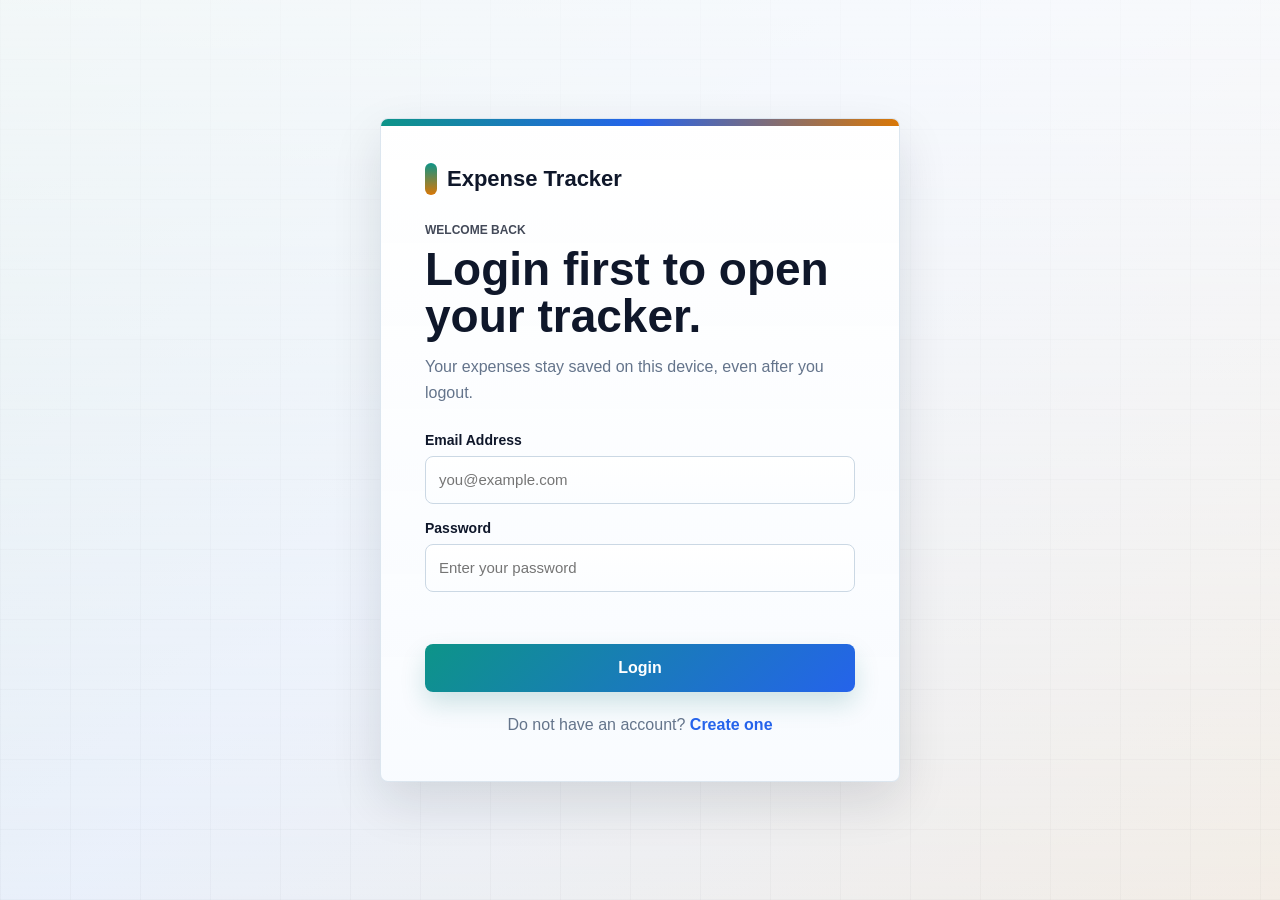
==== about.html @ f5903376 "Initial commit" ====
<!DOCTYPE html>
<html lang="en">
<head>
  <meta charset="UTF-8">
  <meta name="viewport" content="width=device-width, initial-scale=1.0">
  <title>About - Expense Tracker</title>
  <link rel="stylesheet" href="style.css">
</head>
<body>
  <header class="site-header">
    <nav class="nav-shell" aria-label="Primary navigation">
      <a class="brand" href="index.html">Expense Tracker</a>
      <div class="nav-links">
        <a href="index.html">Home</a>
        <a class="active" href="about.html">About</a>
        <a href="contact.html">Contact</a>
        <a href="login.html">Login</a>
        <a href="graph.html">Graph</a>
        <a href="logout.html">Logout</a>
      </div>
    </nav>
  </header>

  <main class="app-shell">
    <section class="hero-panel" aria-labelledby="about-title">
      <div>
        <p class="eyebrow">About the project</p>
        <h1 id="about-title">Built to make everyday spending easier to understand.</h1>
        <p class="hero-copy">The tracker keeps expense entry quick while turning your saved records into totals, filters, and visual insights.</p>
      </div>
      <a class="primary-link" href="index.html">Open Tracker</a>
    </section>

    <section class="page-grid">
      <article class="info-panel">
        <p class="eyebrow">What it does</p>
        <h2>Practical expense control</h2>
        <p>Record daily spending, edit mistakes, filter older entries, and view category or monthly patterns without needing a database setup.</p>
      </article>

      <article class="info-panel">
        <p class="eyebrow">Privacy</p>
        <h2>Saved on this browser</h2>
        <p>Login details and expenses are stored locally in the browser for this student project. Logout closes the session but keeps records available for the next login.</p>
      </article>
    </section>

    <section class="feature-list" aria-label="App features">
      <article>
        <strong>Login first flow</strong>
        <span>The tracker opens only after login, with logout available from every main page.</span>
      </article>
      <article>
        <strong>Editable records</strong>
        <span>Correct expense details without deleting and re-entering the item.</span>
      </article>
      <article>
        <strong>Useful filters</strong>
        <span>Search by description, category, and date range when records grow.</span>
      </article>
      <article>
        <strong>Visual summaries</strong>
        <span>Category chart, monthly spending bars, totals, averages, and largest expense.</span>
      </article>
    </section>
  </main>

  <footer class="site-footer">
    <span>&copy; 2026 Expense Tracker App</span>
  </footer>

  <script src="script.js"></script>
</body>
</html>
---- style.css ----
:root {
  --bg: #f3f7fb;
  --surface: #ffffff;
  --surface-soft: #f5f8fb;
  --ink: #0f172a;
  --muted: #64748b;
  --line: #dbe5ef;
  --nav: #111c2e;
  --teal: #0f766e;
  --teal-strong: #0d9488;
  --teal-soft: #dff7f3;
  --blue: #2563eb;
  --blue-soft: #e8f0ff;
  --amber: #d97706;
  --amber-soft: #fff3d6;
  --rose: #e11d48;
  --rose-soft: #fff1f2;
  --shadow-sm: 0 8px 22px rgba(15, 23, 42, 0.08);
  --shadow: 0 20px 50px rgba(15, 23, 42, 0.12);
}

* {
  box-sizing: border-box;
}

body {
  margin: 0;
  min-height: 100vh;
  font-family: "Segoe UI", Arial, Helvetica, sans-serif;
  color: var(--ink);
  background:
    linear-gradient(135deg, rgba(15, 118, 110, 0.12), rgba(37, 99, 235, 0.07) 44%, rgba(217, 119, 6, 0.11)),
    repeating-linear-gradient(90deg, rgba(15, 23, 42, 0.035) 0 1px, transparent 1px 70px),
    repeating-linear-gradient(0deg, rgba(15, 23, 42, 0.03) 0 1px, transparent 1px 70px),
    var(--bg);
}

body::before {
  content: "";
  position: fixed;
  inset: 0;
  pointer-events: none;
  background: linear-gradient(180deg, rgba(255, 255, 255, 0.68), rgba(255, 255, 255, 0.2));
}

body > * {
  position: relative;
}

a {
  color: inherit;
}

[hidden] {
  display: none !important;
}

.site-header {
  position: sticky;
  top: 0;
  z-index: 20;
  border-bottom: 1px solid rgba(255, 255, 255, 0.08);
  background: rgba(17, 28, 46, 0.94);
  box-shadow: 0 12px 32px rgba(15, 23, 42, 0.18);
  backdrop-filter: blur(16px);
}

.nav-shell {
  width: min(1160px, calc(100% - 32px));
  min-height: 72px;
  margin: 0 auto;
  display: flex;
  align-items: center;
  justify-content: space-between;
  gap: 22px;
}

.brand {
  display: inline-flex;
  align-items: center;
  gap: 10px;
  color: #ffffff;
  font-size: 21px;
  font-weight: 900;
  letter-spacing: 0;
  text-decoration: none;
  white-space: nowrap;
}

.brand::before {
  content: "";
  width: 13px;
  height: 34px;
  border-radius: 8px;
  background: linear-gradient(180deg, var(--teal-strong), var(--amber));
  box-shadow: 0 0 0 5px rgba(255, 255, 255, 0.08);
}

.nav-links {
  display: flex;
  align-items: center;
  justify-content: flex-end;
  gap: 8px;
  flex-wrap: wrap;
}

.nav-links a {
  color: #dbeafe;
  text-decoration: none;
  font-size: 14px;
  font-weight: 800;
  padding: 10px 13px;
  border-radius: 8px;
  transition: background 0.2s ease, color 0.2s ease, transform 0.2s ease;
}

.nav-links a:hover,
.nav-links a.active {
  color: #ffffff;
  background: rgba(255, 255, 255, 0.13);
}

.nav-links a:hover {
  transform: translateY(-1px);
}

.auth-page {
  min-height: 100vh;
  display: grid;
  place-items: center;
  padding: 24px;
}

.auth-shell {
  width: min(980px, 100%);
  display: grid;
  place-items: center;
}

.auth-card {
  position: relative;
  overflow: hidden;
  width: min(520px, 100%);
  padding: clamp(28px, 5vw, 44px);
  background:
    linear-gradient(180deg, rgba(255, 255, 255, 0.96), rgba(248, 251, 255, 0.93)),
    var(--surface);
  border: 1px solid rgba(219, 229, 239, 0.95);
  border-radius: 8px;
  box-shadow: var(--shadow);
}

.auth-card::before {
  content: "";
  position: absolute;
  inset: 0 0 auto;
  height: 7px;
  background: linear-gradient(90deg, var(--teal-strong), var(--blue), var(--amber));
}

.auth-brand {
  display: inline-flex;
  align-items: center;
  gap: 10px;
  margin-bottom: 28px;
  color: var(--ink);
  font-size: 22px;
  font-weight: 900;
  text-decoration: none;
}

.auth-brand::before {
  content: "";
  width: 12px;
  height: 32px;
  border-radius: 8px;
  background: linear-gradient(180deg, var(--teal-strong), var(--amber));
}

.auth-card h1 {
  color: var(--ink);
  font-size: clamp(32px, 5vw, 46px);
}

.auth-copy,
.auth-switch {
  color: var(--muted);
  line-height: 1.6;
}

.auth-form {
  margin-top: 26px;
}

.auth-form label {
  display: block;
  margin: 16px 0 8px;
  color: var(--ink);
  font-size: 14px;
  font-weight: 850;
}

.auth-form .primary-btn {
  width: 100%;
  margin-top: 10px;
}

.auth-message {
  min-height: 22px;
  margin: 14px 0 6px;
  color: var(--muted);
  font-size: 14px;
  font-weight: 800;
}

.auth-message.is-error {
  color: var(--rose);
}

.auth-message.is-success {
  color: var(--teal);
}

.auth-switch {
  margin: 20px 0 0;
  text-align: center;
}

.auth-switch a {
  color: var(--blue);
  font-weight: 900;
  text-decoration: none;
}

.app-shell {
  width: min(1160px, calc(100% - 32px));
  margin: 0 auto;
  padding: 36px 0 30px;
}

.hero-panel {
  position: relative;
  overflow: hidden;
  display: grid;
  grid-template-columns: minmax(0, 1fr) minmax(240px, auto);
  align-items: center;
  gap: 28px;
  padding: clamp(28px, 5vw, 48px);
  color: #ffffff;
  background:
    linear-gradient(135deg, rgba(13, 148, 136, 0.94), rgba(37, 99, 235, 0.92) 52%, rgba(120, 53, 15, 0.94)),
    #0f766e;
  border: 1px solid rgba(255, 255, 255, 0.18);
  border-radius: 8px;
  box-shadow: var(--shadow);
}

.hero-panel::after {
  content: "";
  position: absolute;
  inset: 0;
  opacity: 0.22;
  background:
    repeating-linear-gradient(45deg, rgba(255, 255, 255, 0.38) 0 1px, transparent 1px 18px),
    linear-gradient(90deg, transparent, rgba(255, 255, 255, 0.22));
}

.hero-panel > * {
  position: relative;
  z-index: 1;
}

.eyebrow {
  margin: 0 0 9px;
  color: inherit;
  opacity: 0.78;
  font-size: 12px;
  font-weight: 900;
  letter-spacing: 0;
  text-transform: uppercase;
}

h1,
h2,
p {
  margin-top: 0;
}

h1 {
  max-width: 720px;
  margin-bottom: 14px;
  font-size: clamp(34px, 5vw, 60px);
  line-height: 1.03;
  letter-spacing: 0;
}

h2 {
  margin-bottom: 0;
  color: var(--ink);
  font-size: 25px;
  line-height: 1.2;
  letter-spacing: 0;
}

.hero-copy {
  max-width: 650px;
  margin-bottom: 0;
  color: rgba(255, 255, 255, 0.88);
  font-size: 18px;
  line-height: 1.6;
}

.hero-stack {
  display: grid;
  gap: 12px;
}

.hero-stat {
  min-width: 240px;
  padding: 24px;
  border: 1px solid rgba(255, 255, 255, 0.24);
  border-radius: 8px;
  background: rgba(255, 255, 255, 0.14);
  box-shadow: inset 0 1px 0 rgba(255, 255, 255, 0.18);
  backdrop-filter: blur(14px);
}

.hero-stat span,
.summary-card span,
.breakdown-total span {
  display: block;
  color: inherit;
  opacity: 0.7;
  font-size: 13px;
  font-weight: 800;
}

.hero-stat strong {
  display: block;
  margin-top: 10px;
  font-size: clamp(32px, 4vw, 42px);
  line-height: 1;
}

.hero-link,
.primary-link,
.text-link {
  display: inline-flex;
  align-items: center;
  justify-content: center;
  min-height: 44px;
  border-radius: 8px;
  font-weight: 900;
  text-decoration: none;
  transition: transform 0.2s ease, box-shadow 0.2s ease, background 0.2s ease;
}

.hero-link {
  color: #ffffff;
  background: rgba(255, 255, 255, 0.16);
  border: 1px solid rgba(255, 255, 255, 0.24);
}

.hero-link:hover,
.primary-link:hover,
.text-link:hover {
  transform: translateY(-2px);
}

.summary-grid {
  display: grid;
  grid-template-columns: repeat(3, minmax(0, 1fr));
  gap: 16px;
  margin-top: 18px;
}

.summary-card,
.expense-form,
.records-panel,
.chart-panel,
.breakdown-panel {
  background: rgba(255, 255, 255, 0.9);
  border: 1px solid rgba(219, 229, 239, 0.95);
  border-radius: 8px;
  box-shadow: var(--shadow-sm);
  backdrop-filter: blur(12px);
}

.summary-card {
  position: relative;
  overflow: hidden;
  min-height: 122px;
  padding: 24px;
  transition: transform 0.2s ease, box-shadow 0.2s ease;
}

.summary-card:hover {
  transform: translateY(-3px);
  box-shadow: var(--shadow);
}

.summary-card::before {
  content: "";
  position: absolute;
  inset: 0 0 auto;
  height: 5px;
  background: var(--teal-strong);
}

.summary-card[data-accent="blue"]::before {
  background: var(--blue);
}

.summary-card[data-accent="amber"]::before {
  background: var(--amber);
}

.summary-card[data-accent="rose"]::before {
  background: var(--rose);
}

.summary-card::after {
  content: "";
  position: absolute;
  right: 20px;
  bottom: 18px;
  width: 58px;
  height: 58px;
  border-radius: 8px;
  opacity: 0.72;
  background:
    linear-gradient(90deg, transparent 0 12px, rgba(15, 148, 136, 0.18) 12px 22px, transparent 22px 30px),
    linear-gradient(0deg, rgba(15, 148, 136, 0.2), rgba(15, 148, 136, 0.06));
}

.summary-card[data-accent="blue"]::after {
  background:
    linear-gradient(90deg, transparent 0 12px, rgba(37, 99, 235, 0.18) 12px 22px, transparent 22px 30px),
    linear-gradient(0deg, rgba(37, 99, 235, 0.2), rgba(37, 99, 235, 0.06));
}

.summary-card[data-accent="amber"]::after {
  background:
    linear-gradient(90deg, transparent 0 12px, rgba(217, 119, 6, 0.18) 12px 22px, transparent 22px 30px),
    linear-gradient(0deg, rgba(217, 119, 6, 0.2), rgba(217, 119, 6, 0.06));
}

.summary-card[data-accent="rose"]::after {
  background:
    linear-gradient(90deg, transparent 0 12px, rgba(225, 29, 72, 0.18) 12px 22px, transparent 22px 30px),
    linear-gradient(0deg, rgba(225, 29, 72, 0.2), rgba(225, 29, 72, 0.06));
}

.summary-card span,
.summary-card strong {
  position: relative;
  z-index: 1;
}

.summary-card span {
  color: var(--muted);
  opacity: 1;
}

.summary-card strong {
  display: block;
  max-width: calc(100% - 74px);
  margin-top: 10px;
  font-size: 30px;
  line-height: 1.1;
  overflow-wrap: anywhere;
}

.content-grid {
  display: grid;
  grid-template-columns: 380px minmax(0, 1fr);
  gap: 18px;
  margin-top: 18px;
  align-items: start;
}

.expense-form,
.records-panel,
.chart-panel,
.breakdown-panel {
  padding: 26px;
}

.expense-form {
  position: sticky;
  top: 92px;
}

.section-heading {
  margin-bottom: 22px;
}

.section-heading .eyebrow {
  color: var(--teal);
  opacity: 1;
}

.expense-form label {
  display: block;
  margin: 16px 0 8px;
  color: var(--ink);
  font-size: 14px;
  font-weight: 850;
}

input,
select {
  width: 100%;
  min-height: 48px;
  padding: 12px 13px;
  border: 1px solid #cbd8e4;
  border-radius: 8px;
  background: linear-gradient(180deg, #ffffff, #fbfdff);
  color: var(--ink);
  font: inherit;
  font-size: 15px;
  outline: none;
  transition: border-color 0.2s ease, box-shadow 0.2s ease, transform 0.2s ease;
}

input:hover,
select:hover {
  border-color: #a8bacb;
}

input:focus,
select:focus {
  border-color: var(--teal-strong);
  box-shadow: 0 0 0 4px rgba(13, 148, 136, 0.15);
}

.button-row {
  display: grid;
  grid-template-columns: 1fr 1fr;
  gap: 12px;
  margin-top: 22px;
}

button,
.primary-link,
.text-link {
  border: 0;
  font: inherit;
  cursor: pointer;
}

.primary-btn,
.danger-btn,
.primary-link {
  min-height: 48px;
  display: inline-flex;
  align-items: center;
  justify-content: center;
  padding: 0 17px;
  color: #ffffff;
  border-radius: 8px;
  font-weight: 900;
  text-decoration: none;
  box-shadow: 0 12px 24px rgba(15, 118, 110, 0.18);
  transition: transform 0.2s ease, box-shadow 0.2s ease, background 0.2s ease;
}

.primary-btn,
.primary-link {
  background: linear-gradient(135deg, var(--teal-strong), var(--blue));
}

.primary-btn:hover,
.primary-link:hover {
  box-shadow: 0 16px 28px rgba(37, 99, 235, 0.22);
  transform: translateY(-2px);
}

.danger-btn {
  background: linear-gradient(135deg, var(--rose), #be123c);
  box-shadow: 0 12px 24px rgba(225, 29, 72, 0.17);
}

.danger-btn:hover {
  box-shadow: 0 16px 28px rgba(225, 29, 72, 0.22);
  transform: translateY(-2px);
}

.ghost-btn {
  min-height: 42px;
  display: inline-flex;
  align-items: center;
  justify-content: center;
  padding: 0 14px;
  color: var(--ink);
  background: #eef4fa;
  border: 1px solid #d8e4ef;
  border-radius: 8px;
  font: inherit;
  font-weight: 900;
  cursor: pointer;
  transition: transform 0.2s ease, background 0.2s ease;
}

.ghost-btn:hover {
  background: #e4edf6;
  transform: translateY(-1px);
}

#cancel-edit {
  width: 100%;
  margin-top: 12px;
}

.records-heading {
  display: flex;
  align-items: flex-start;
  justify-content: space-between;
  gap: 16px;
}

.text-link {
  min-height: 42px;
  padding: 0 14px;
  color: var(--blue);
  background: var(--blue-soft);
  white-space: nowrap;
}

.text-link:hover {
  background: #dbe8ff;
  box-shadow: 0 10px 20px rgba(37, 99, 235, 0.12);
}

.empty-state {
  padding: 34px;
  text-align: center;
  color: var(--muted);
  background:
    linear-gradient(135deg, rgba(13, 148, 136, 0.1), rgba(37, 99, 235, 0.09)),
    var(--surface-soft);
  border: 1px dashed #abc0d3;
  border-radius: 8px;
}

.empty-state strong {
  display: block;
  margin-bottom: 7px;
  color: var(--ink);
  font-size: 21px;
}

.empty-state p {
  margin-bottom: 0;
}

.filter-grid {
  display: grid;
  grid-template-columns: minmax(180px, 1.3fr) minmax(150px, 1fr) minmax(145px, 0.85fr) minmax(145px, 0.85fr) auto;
  gap: 12px;
  align-items: end;
  margin-bottom: 18px;
  padding: 16px;
  background: #f8fbfe;
  border: 1px solid #e2ebf3;
  border-radius: 8px;
}

.filter-grid label {
  display: grid;
  gap: 7px;
  color: var(--muted);
  font-size: 12px;
  font-weight: 900;
  text-transform: uppercase;
}

.filter-grid input,
.filter-grid select {
  min-height: 42px;
  font-size: 14px;
  text-transform: none;
}

.records-table-wrap {
  overflow-x: auto;
}

.records-table {
  width: 100%;
  min-width: 680px;
  border-collapse: separate;
  border-spacing: 0;
}

.records-table th,
.records-table td {
  padding: 15px 12px;
  border-bottom: 1px solid var(--line);
  text-align: left;
  vertical-align: middle;
}

.records-table th {
  color: var(--muted);
  font-size: 12px;
  font-weight: 900;
  text-transform: uppercase;
  letter-spacing: 0;
  background: #f8fbfe;
}

.records-table th:first-child {
  border-radius: 8px 0 0 8px;
}

.records-table th:last-child {
  border-radius: 0 8px 8px 0;
}

.records-table tbody tr {
  transition: background 0.2s ease, transform 0.2s ease;
}

.records-table tbody tr:hover {
  background: #f8fbfe;
}

.records-table td:nth-child(4),
.records-table th:nth-child(4) {
  text-align: right;
}

.records-table td:last-child,
.records-table th:last-child {
  text-align: center;
}

.category-pill {
  display: inline-flex;
  align-items: center;
  gap: 7px;
  padding: 7px 10px;
  border: 1px solid rgba(15, 23, 42, 0.06);
  border-radius: 8px;
  color: var(--ink);
  background: #f8fafc;
  background: color-mix(in srgb, var(--pill-color) 16%, #ffffff);
  font-size: 13px;
  font-weight: 900;
  white-space: nowrap;
}

.category-pill::before {
  content: "";
  width: 9px;
  height: 9px;
  border-radius: 50%;
  background: var(--pill-color);
}

.table-actions {
  display: flex;
  justify-content: center;
  gap: 8px;
  flex-wrap: wrap;
}

.edit-btn,
.delete-btn {
  min-height: 34px;
  padding: 7px 12px;
  border-radius: 8px;
  font-weight: 850;
  transition: background 0.2s ease, transform 0.2s ease;
}

.edit-btn {
  color: var(--blue);
  background: var(--blue-soft);
}

.edit-btn:hover {
  background: #dbe8ff;
  transform: translateY(-1px);
}

.delete-btn {
  color: var(--rose);
  background: var(--rose-soft);
}

.delete-btn:hover {
  background: #ffe4e6;
  transform: translateY(-1px);
}

.site-footer {
  width: min(1160px, calc(100% - 32px));
  margin: 0 auto;
  padding: 0 0 28px;
  color: var(--muted);
  font-size: 14px;
  text-align: center;
}

.logout-shell {
  min-height: calc(100vh - 128px);
  display: grid;
  place-items: center;
}

.logout-panel {
  width: min(760px, 100%);
  overflow: hidden;
  padding: clamp(28px, 5vw, 48px);
  background:
    linear-gradient(135deg, rgba(255, 255, 255, 0.94), rgba(248, 251, 255, 0.92)),
    var(--surface);
  border: 1px solid rgba(219, 229, 239, 0.95);
  border-radius: 8px;
  box-shadow: var(--shadow);
}

.logout-panel h1 {
  max-width: 620px;
  color: var(--ink);
}

.logout-panel .hero-copy {
  max-width: 620px;
  color: var(--muted);
}

.logout-summary {
  display: grid;
  grid-template-columns: repeat(2, minmax(0, 1fr));
  gap: 14px;
  margin-top: 28px;
}

.logout-summary article {
  padding: 20px;
  background: linear-gradient(180deg, #ffffff, #f7fbff);
  border: 1px solid var(--line);
  border-radius: 8px;
}

.logout-summary span {
  display: block;
  color: var(--muted);
  font-size: 13px;
  font-weight: 850;
}

.logout-summary strong {
  display: block;
  margin-top: 8px;
  font-size: 30px;
  line-height: 1;
}

.logout-actions {
  display: flex;
  flex-wrap: wrap;
  gap: 12px;
  margin-top: 28px;
}

.page-grid,
.contact-layout {
  display: grid;
  grid-template-columns: repeat(2, minmax(0, 1fr));
  gap: 18px;
  margin-top: 18px;
  align-items: start;
}

.info-panel,
.feature-list,
.contact-form {
  background: rgba(255, 255, 255, 0.9);
  border: 1px solid rgba(219, 229, 239, 0.95);
  border-radius: 8px;
  box-shadow: var(--shadow-sm);
  backdrop-filter: blur(12px);
}

.info-panel,
.contact-form {
  padding: 26px;
}

.info-panel p:last-child {
  margin-bottom: 0;
  color: var(--muted);
  line-height: 1.7;
}

.feature-list {
  display: grid;
  grid-template-columns: repeat(4, minmax(0, 1fr));
  gap: 0;
  margin-top: 18px;
  overflow: hidden;
}

.feature-list article {
  padding: 24px;
  border-right: 1px solid var(--line);
}

.feature-list article:last-child {
  border-right: 0;
}

.feature-list strong,
.feature-list span,
.mini-list span {
  display: block;
}

.feature-list strong {
  margin-bottom: 8px;
  font-size: 17px;
}

.feature-list span,
.mini-list span {
  color: var(--muted);
  line-height: 1.6;
}

.contact-form label {
  display: block;
  margin: 16px 0 8px;
  color: var(--ink);
  font-size: 14px;
  font-weight: 850;
}

.contact-form textarea {
  width: 100%;
  min-height: 140px;
  resize: vertical;
  padding: 12px 13px;
  border: 1px solid #cbd8e4;
  border-radius: 8px;
  background: linear-gradient(180deg, #ffffff, #fbfdff);
  color: var(--ink);
  font: inherit;
  font-size: 15px;
  outline: none;
}

.contact-form textarea:focus {
  border-color: var(--teal-strong);
  box-shadow: 0 0 0 4px rgba(13, 148, 136, 0.15);
}

.contact-form .primary-btn {
  width: 100%;
}

.mini-list {
  display: grid;
  gap: 10px;
  margin-top: 20px;
}

.mini-list span {
  padding: 12px;
  background: #f8fbfe;
  border: 1px solid var(--line);
  border-radius: 8px;
  font-weight: 800;
}

.graph-shell {
  padding-bottom: 40px;
}

.graph-hero {
  grid-template-columns: minmax(0, 1fr) auto;
}

.graph-grid {
  display: grid;
  grid-template-columns: minmax(0, 1.08fr) minmax(320px, 0.92fr);
  gap: 18px;
  margin-top: 18px;
  align-items: start;
}

.chart-panel {
  position: relative;
}

.chart-frame {
  display: grid;
  place-items: center;
  padding: 16px;
  border: 1px solid #e5edf5;
  border-radius: 8px;
  background:
    linear-gradient(180deg, #ffffff, #f8fbff),
    var(--surface);
}

canvas {
  display: block;
  width: min(100%, 460px);
  height: auto;
  margin: 0 auto;
}

.chart-empty {
  margin: 18px 0 0;
  color: var(--muted);
  text-align: center;
}

.breakdown-total {
  padding: 20px;
  color: #ffffff;
  background:
    linear-gradient(135deg, rgba(15, 118, 110, 0.35), rgba(37, 99, 235, 0.22)),
    var(--nav);
  border: 1px solid rgba(255, 255, 255, 0.08);
  border-radius: 8px;
}

.breakdown-total strong {
  display: block;
  margin-top: 9px;
  font-size: 34px;
  line-height: 1;
}

.breakdown-list {
  list-style: none;
  margin: 18px 0 0;
  padding: 0;
  display: grid;
  gap: 12px;
}

.breakdown-list li {
  display: grid;
  grid-template-columns: auto minmax(0, 1fr) auto;
  gap: 12px;
  align-items: center;
  padding: 14px;
  border: 1px solid #e6edf5;
  border-radius: 8px;
  background: #fbfdff;
}

.breakdown-list strong,
.breakdown-list small {
  display: block;
}

.breakdown-list small {
  margin-top: 3px;
  color: var(--muted);
}

.category-key {
  width: 12px;
  height: 38px;
  border-radius: 8px;
  background: var(--key-color);
}

.insight-grid {
  display: grid;
  grid-template-columns: repeat(3, minmax(0, 1fr));
  gap: 16px;
  margin-top: 18px;
}

.insight-card,
.monthly-panel {
  background: rgba(255, 255, 255, 0.9);
  border: 1px solid rgba(219, 229, 239, 0.95);
  border-radius: 8px;
  box-shadow: var(--shadow-sm);
  backdrop-filter: blur(12px);
}

.insight-card {
  padding: 22px;
}

.insight-card span {
  display: block;
  color: var(--muted);
  font-size: 13px;
  font-weight: 900;
}

.insight-card strong {
  display: block;
  margin-top: 8px;
  font-size: 28px;
  line-height: 1.1;
  overflow-wrap: anywhere;
}

.monthly-panel {
  margin-top: 18px;
  padding: 26px;
}

.monthly-bars {
  display: grid;
  gap: 13px;
}

.monthly-row {
  display: grid;
  grid-template-columns: 120px minmax(140px, 1fr) minmax(110px, auto);
  gap: 14px;
  align-items: center;
}

.monthly-row > span,
.monthly-row strong {
  font-size: 14px;
  font-weight: 900;
}

.monthly-row > span {
  color: var(--muted);
}

.monthly-track {
  overflow: hidden;
  height: 14px;
  background: #e7eff7;
  border-radius: 8px;
}

.monthly-track span {
  display: block;
  height: 100%;
  background: linear-gradient(90deg, var(--teal-strong), var(--blue));
  border-radius: inherit;
}

.muted-copy {
  margin: 0;
  color: var(--muted);
}

@media (max-width: 900px) {
  .nav-shell,
  .hero-panel,
  .graph-hero,
  .content-grid,
  .graph-grid,
  .filter-grid,
  .page-grid,
  .contact-layout {
    grid-template-columns: 1fr;
  }

  .nav-shell {
    display: grid;
    padding: 14px 0;
  }

  .nav-links {
    justify-content: flex-start;
  }

  .hero-stack,
  .hero-stat {
    min-width: 0;
  }

  .expense-form {
    position: static;
  }

  .summary-grid {
    grid-template-columns: 1fr;
  }

  .insight-grid {
    grid-template-columns: 1fr;
  }

  .feature-list {
    grid-template-columns: repeat(2, minmax(0, 1fr));
  }

  .feature-list article:nth-child(2) {
    border-right: 0;
  }
}

@media (max-width: 560px) {
  .app-shell,
  .site-footer,
  .nav-shell {
    width: min(100% - 22px, 1160px);
  }

  .hero-panel,
  .expense-form,
  .records-panel,
  .chart-panel,
  .breakdown-panel {
    padding: 18px;
  }

  h1 {
    font-size: 34px;
  }

  .button-row,
  .records-heading,
  .logout-summary {
    display: grid;
    grid-template-columns: 1fr;
  }

  .text-link,
  .primary-link,
  .hero-link {
    width: 100%;
    justify-content: center;
  }

  .breakdown-list li {
    grid-template-columns: auto minmax(0, 1fr);
  }

  .breakdown-list li > span:last-child {
    grid-column: 2;
  }

  .monthly-row {
    grid-template-columns: 1fr;
    gap: 8px;
  }

  .feature-list {
    grid-template-columns: 1fr;
  }

  .feature-list article,
  .feature-list article:nth-child(2) {
    border-right: 0;
    border-bottom: 1px solid var(--line);
  }

  .feature-list article:last-child {
    border-bottom: 0;
  }
}
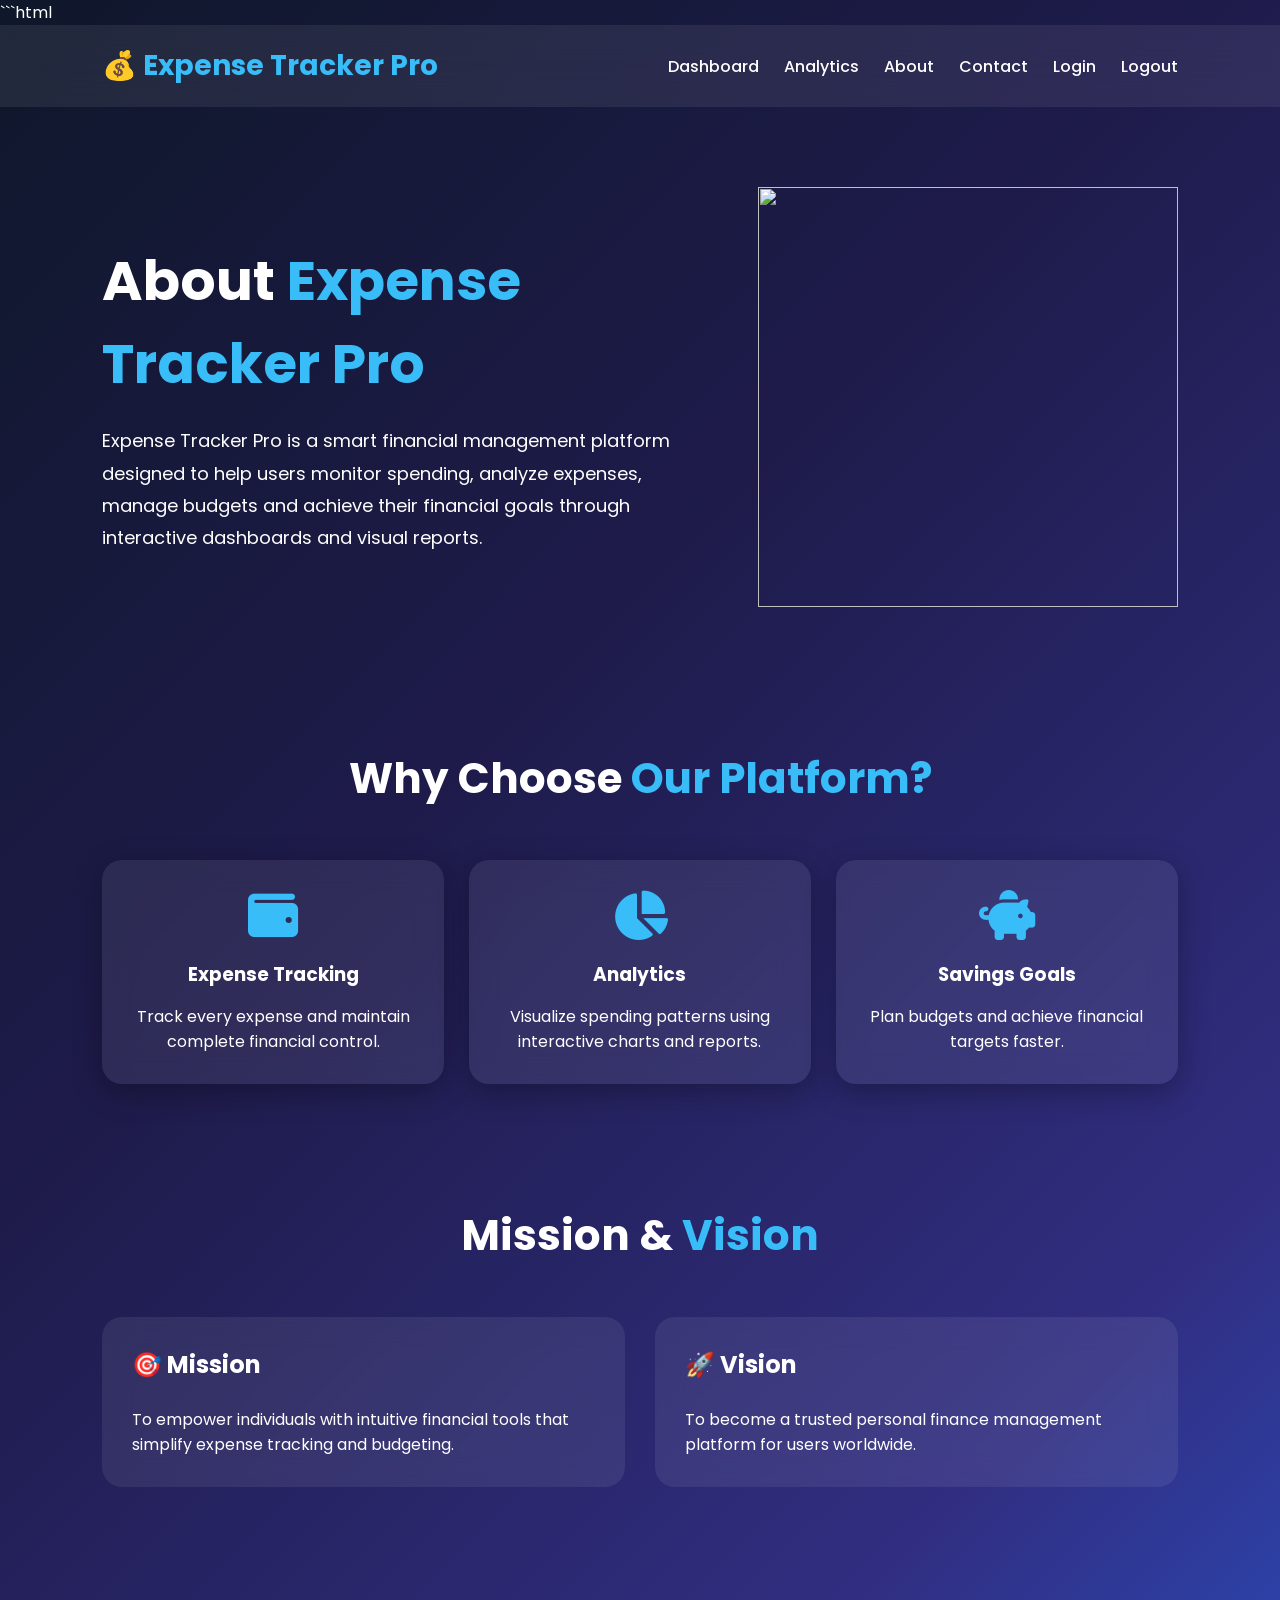
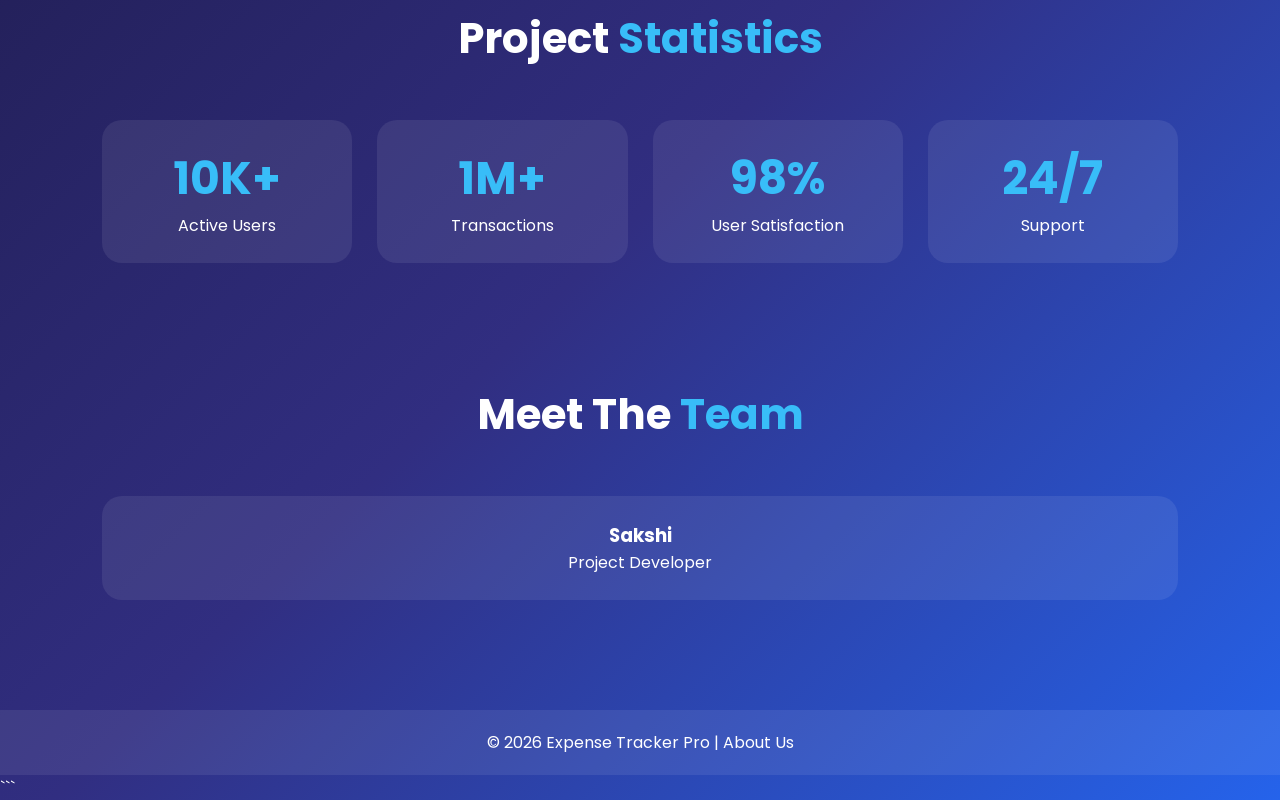
==== commit 4980b520: "updated" ====
--- a/about.html
+++ b/about.html
@@ -1,74 +1,428 @@
+```html
 <!DOCTYPE html>
 <html lang="en">
 <head>
-  <meta charset="UTF-8">
-  <meta name="viewport" content="width=device-width, initial-scale=1.0">
-  <title>About - Expense Tracker</title>
-  <link rel="stylesheet" href="style.css">
+<meta charset="UTF-8">
+<meta name="viewport" content="width=device-width, initial-scale=1.0">
+
+<title>About - Expense Tracker Pro</title>
+
+<link rel="preconnect" href="https://fonts.googleapis.com">
+<link href="https://fonts.googleapis.com/css2?family=Poppins:wght@300;400;500;600;700&display=swap" rel="stylesheet">
+
+<link rel="stylesheet"
+href="https://cdnjs.cloudflare.com/ajax/libs/font-awesome/6.5.1/css/all.min.css">
+
+<style>
+
+*{
+margin:0;
+padding:0;
+box-sizing:border-box;
+font-family:'Poppins',sans-serif;
+}
+
+body{
+background:linear-gradient(
+135deg,
+#0f172a,
+#1e1b4b,
+#312e81,
+#2563eb
+);
+color:white;
+min-height:100vh;
+}
+
+/* NAVBAR */
+
+.navbar{
+display:flex;
+justify-content:space-between;
+align-items:center;
+padding:20px 8%;
+background:rgba(255,255,255,0.08);
+backdrop-filter:blur(20px);
+}
+
+.logo{
+font-size:28px;
+font-weight:700;
+color:#38bdf8;
+}
+
+.nav-links{
+display:flex;
+list-style:none;
+gap:25px;
+}
+
+.nav-links a{
+text-decoration:none;
+color:white;
+font-weight:500;
+transition:.3s;
+}
+
+.nav-links a:hover{
+color:#38bdf8;
+}
+
+/* HERO */
+
+.hero{
+padding:80px 8%;
+display:flex;
+align-items:center;
+justify-content:space-between;
+flex-wrap:wrap;
+gap:40px;
+}
+
+.hero-content{
+max-width:600px;
+}
+
+.hero-content h1{
+font-size:55px;
+margin-bottom:20px;
+}
+
+.hero-content span{
+color:#38bdf8;
+}
+
+.hero-content p{
+font-size:18px;
+line-height:1.8;
+}
+
+.hero-image img{
+width:420px;
+max-width:100%;
+}
+
+/* SECTION */
+
+.section{
+padding:60px 8%;
+}
+
+.section-title{
+text-align:center;
+font-size:42px;
+margin-bottom:50px;
+}
+
+.section-title span{
+color:#38bdf8;
+}
+
+/* CARDS */
+
+.cards{
+display:grid;
+grid-template-columns:repeat(auto-fit,minmax(280px,1fr));
+gap:25px;
+}
+
+.card{
+background:rgba(255,255,255,.08);
+backdrop-filter:blur(15px);
+padding:30px;
+border-radius:20px;
+text-align:center;
+box-shadow:0 8px 30px rgba(0,0,0,.3);
+transition:.3s;
+}
+
+.card:hover{
+transform:translateY(-8px);
+}
+
+.card i{
+font-size:50px;
+color:#38bdf8;
+margin-bottom:20px;
+}
+
+.card h3{
+margin-bottom:15px;
+}
+
+/* MISSION */
+
+.mission{
+display:grid;
+grid-template-columns:1fr 1fr;
+gap:30px;
+margin-top:40px;
+}
+
+.box{
+background:rgba(255,255,255,.08);
+padding:30px;
+border-radius:20px;
+backdrop-filter:blur(15px);
+}
+
+/* TEAM */
+
+.team{
+display:grid;
+grid-template-columns:repeat(auto-fit,minmax(250px,1fr));
+gap:25px;
+margin-top:40px;
+}
+
+.member{
+background:rgba(255,255,255,.08);
+padding:25px;
+border-radius:20px;
+text-align:center;
+}
+
+.member img{
+width:120px;
+height:120px;
+border-radius:50%;
+border:4px solid #38bdf8;
+margin-bottom:15px;
+}
+
+/* STATS */
+
+.stats{
+display:grid;
+grid-template-columns:repeat(auto-fit,minmax(220px,1fr));
+gap:25px;
+margin-top:40px;
+}
+
+.stat-card{
+background:rgba(255,255,255,.08);
+padding:25px;
+border-radius:20px;
+text-align:center;
+}
+
+.stat-card h1{
+font-size:45px;
+color:#38bdf8;
+}
+
+/* FOOTER */
+
+footer{
+text-align:center;
+padding:20px;
+margin-top:50px;
+background:rgba(255,255,255,.08);
+}
+
+/* MOBILE */
+
+@media(max-width:900px){
+
+.hero{
+justify-content:center;
+text-align:center;
+}
+
+.hero-content h1{
+font-size:40px;
+}
+
+.mission{
+grid-template-columns:1fr;
+}
+
+.navbar{
+flex-direction:column;
+gap:15px;
+}
+
+.nav-links{
+flex-wrap:wrap;
+justify-content:center;
+}
+
+}
+
+</style>
 </head>
+
 <body>
-  <header class="site-header">
-    <nav class="nav-shell" aria-label="Primary navigation">
-      <a class="brand" href="index.html">Expense Tracker</a>
-      <div class="nav-links">
-        <a href="index.html">Home</a>
-        <a class="active" href="about.html">About</a>
-        <a href="contact.html">Contact</a>
-        <a href="login.html">Login</a>
-        <a href="graph.html">Graph</a>
-        <a href="logout.html">Logout</a>
-      </div>
-    </nav>
-  </header>
-
-  <main class="app-shell">
-    <section class="hero-panel" aria-labelledby="about-title">
-      <div>
-        <p class="eyebrow">About the project</p>
-        <h1 id="about-title">Built to make everyday spending easier to understand.</h1>
-        <p class="hero-copy">The tracker keeps expense entry quick while turning your saved records into totals, filters, and visual insights.</p>
-      </div>
-      <a class="primary-link" href="index.html">Open Tracker</a>
-    </section>
-
-    <section class="page-grid">
-      <article class="info-panel">
-        <p class="eyebrow">What it does</p>
-        <h2>Practical expense control</h2>
-        <p>Record daily spending, edit mistakes, filter older entries, and view category or monthly patterns without needing a database setup.</p>
-      </article>
-
-      <article class="info-panel">
-        <p class="eyebrow">Privacy</p>
-        <h2>Saved on this browser</h2>
-        <p>Login details and expenses are stored locally in the browser for this student project. Logout closes the session but keeps records available for the next login.</p>
-      </article>
-    </section>
-
-    <section class="feature-list" aria-label="App features">
-      <article>
-        <strong>Login first flow</strong>
-        <span>The tracker opens only after login, with logout available from every main page.</span>
-      </article>
-      <article>
-        <strong>Editable records</strong>
-        <span>Correct expense details without deleting and re-entering the item.</span>
-      </article>
-      <article>
-        <strong>Useful filters</strong>
-        <span>Search by description, category, and date range when records grow.</span>
-      </article>
-      <article>
-        <strong>Visual summaries</strong>
-        <span>Category chart, monthly spending bars, totals, averages, and largest expense.</span>
-      </article>
-    </section>
-  </main>
-
-  <footer class="site-footer">
-    <span>&copy; 2026 Expense Tracker App</span>
-  </footer>
-
-  <script src="script.js"></script>
+
+<nav class="navbar">
+
+<div class="logo">
+💰 Expense Tracker Pro
+</div>
+
+<ul class="nav-links">
+<li><a href="index.html">Dashboard</a></li>
+<li><a href="graph.html">Analytics</a></li>
+<li><a href="about.html">About</a></li>
+<li><a href="contact.html">Contact</a></li>
+<li><a href="login.html">Login</a></li>
+<li><a href="logout.html">Logout</a></li>
+</ul>
+
+</nav>
+
+<section class="hero">
+
+<div class="hero-content">
+
+<h1>
+About <span>Expense Tracker Pro</span>
+</h1>
+
+<p>
+Expense Tracker Pro is a smart financial management
+platform designed to help users monitor spending,
+analyze expenses, manage budgets and achieve their
+financial goals through interactive dashboards and
+visual reports.
+</p>
+
+</div>
+
+<div class="hero-image">
+
+<img src="https://cdn-icons-png.flaticon.com/512/3062/3062634.png">
+
+</div>
+
+</section>
+
+<section class="section">
+
+<h2 class="section-title">
+Why Choose <span>Our Platform?</span>
+</h2>
+
+<div class="cards">
+
+<div class="card">
+<i class="fas fa-wallet"></i>
+<h3>Expense Tracking</h3>
+<p>
+Track every expense and maintain complete
+financial control.
+</p>
+</div>
+
+<div class="card">
+<i class="fas fa-chart-pie"></i>
+<h3>Analytics</h3>
+<p>
+Visualize spending patterns using
+interactive charts and reports.
+</p>
+</div>
+
+<div class="card">
+<i class="fas fa-piggy-bank"></i>
+<h3>Savings Goals</h3>
+<p>
+Plan budgets and achieve financial
+targets faster.
+</p>
+</div>
+
+</div>
+
+</section>
+
+<section class="section">
+
+<h2 class="section-title">
+Mission & <span>Vision</span>
+</h2>
+
+<div class="mission">
+
+<div class="box">
+<h2>🎯 Mission</h2>
+<br>
+<p>
+To empower individuals with intuitive
+financial tools that simplify expense
+tracking and budgeting.
+</p>
+</div>
+
+<div class="box">
+<h2>🚀 Vision</h2>
+<br>
+<p>
+To become a trusted personal finance
+management platform for users worldwide.
+</p>
+</div>
+
+</div>
+
+</section>
+
+<section class="section">
+
+<h2 class="section-title">
+Project <span>Statistics</span>
+</h2>
+
+<div class="stats">
+
+<div class="stat-card">
+<h1>10K+</h1>
+<p>Active Users</p>
+</div>
+
+<div class="stat-card">
+<h1>1M+</h1>
+<p>Transactions</p>
+</div>
+
+<div class="stat-card">
+<h1>98%</h1>
+<p>User Satisfaction</p>
+</div>
+
+<div class="stat-card">
+<h1>24/7</h1>
+<p>Support</p>
+</div>
+
+</div>
+
+</section>
+
+<section class="section">
+
+<h2 class="section-title">
+Meet The <span>Team</span>
+</h2>
+
+<div class="team">
+
+<div class="member">
+
+<h3>Sakshi</h3>
+<p>Project Developer</p>
+</div>
+
+
+</div>
+
+</section>
+
+<footer>
+© 2026 Expense Tracker Pro | About Us
+</footer>
+
 </body>
 </html>
+```
+
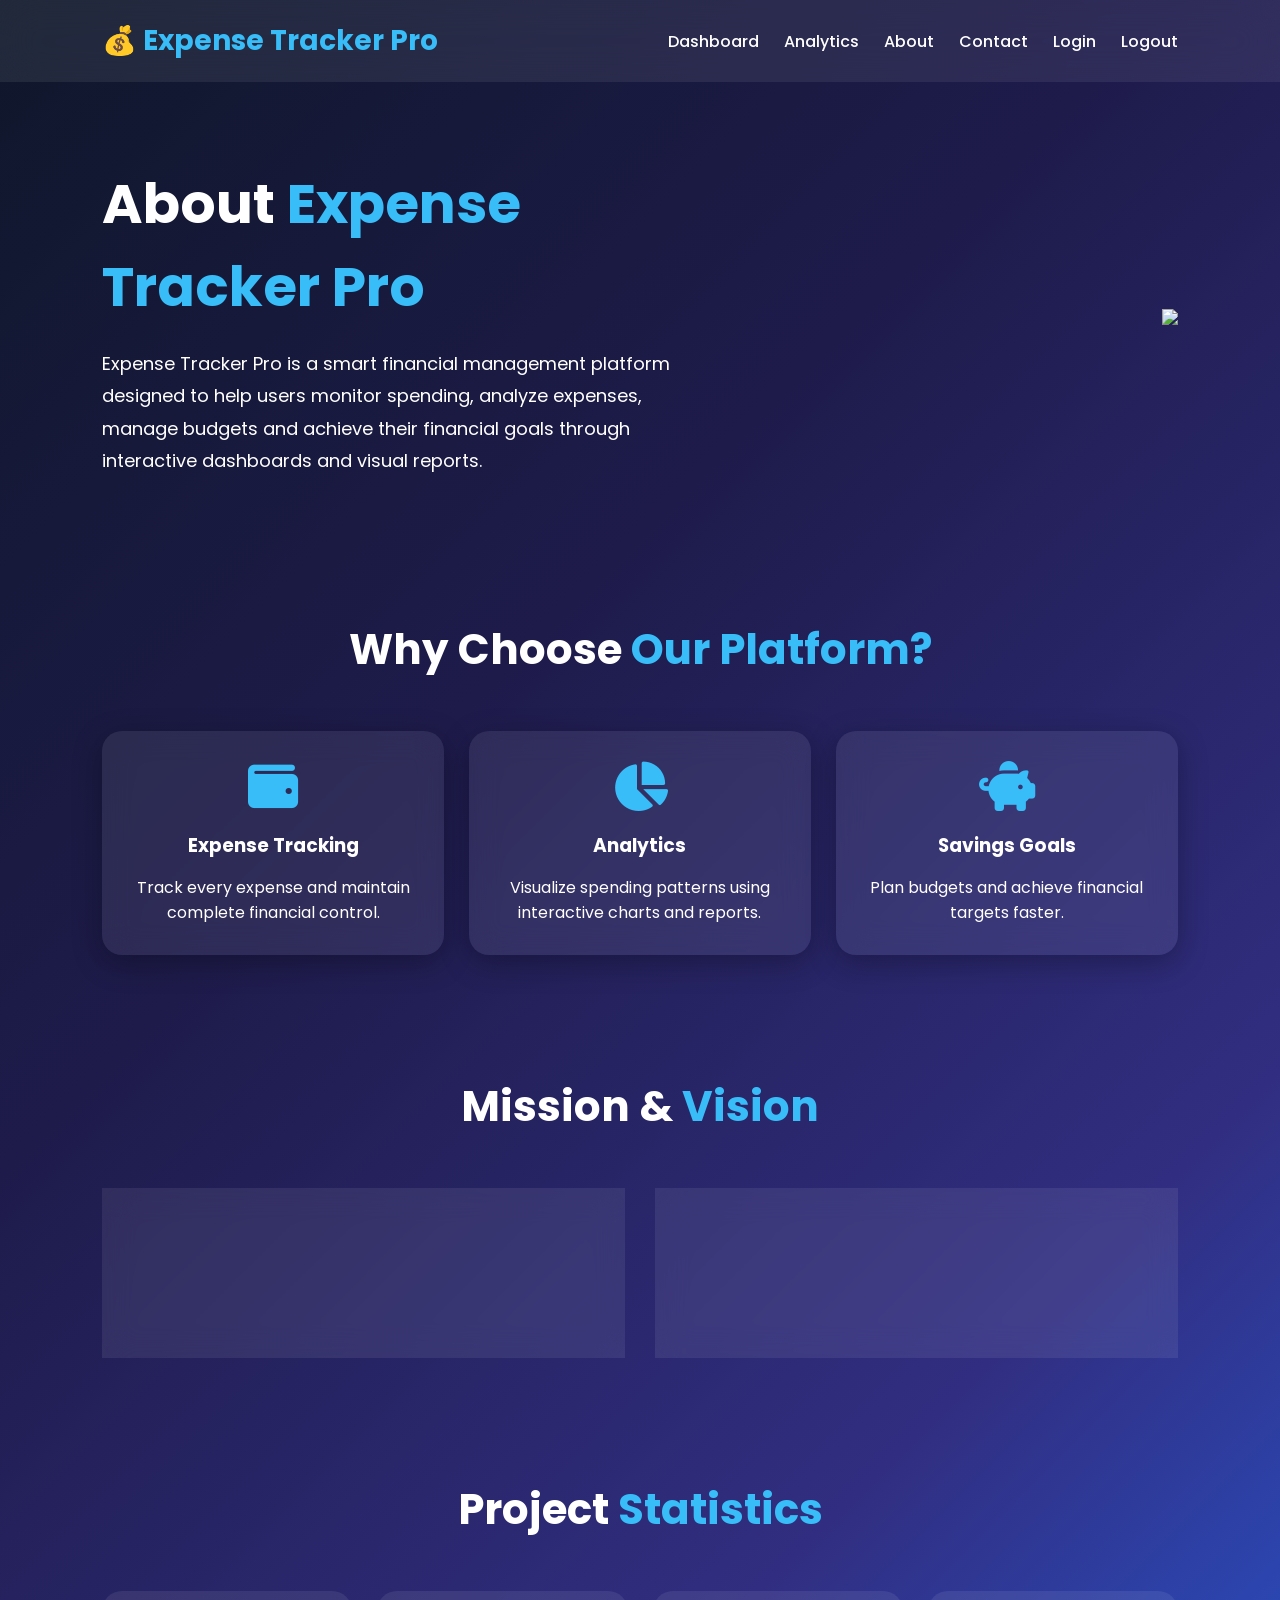
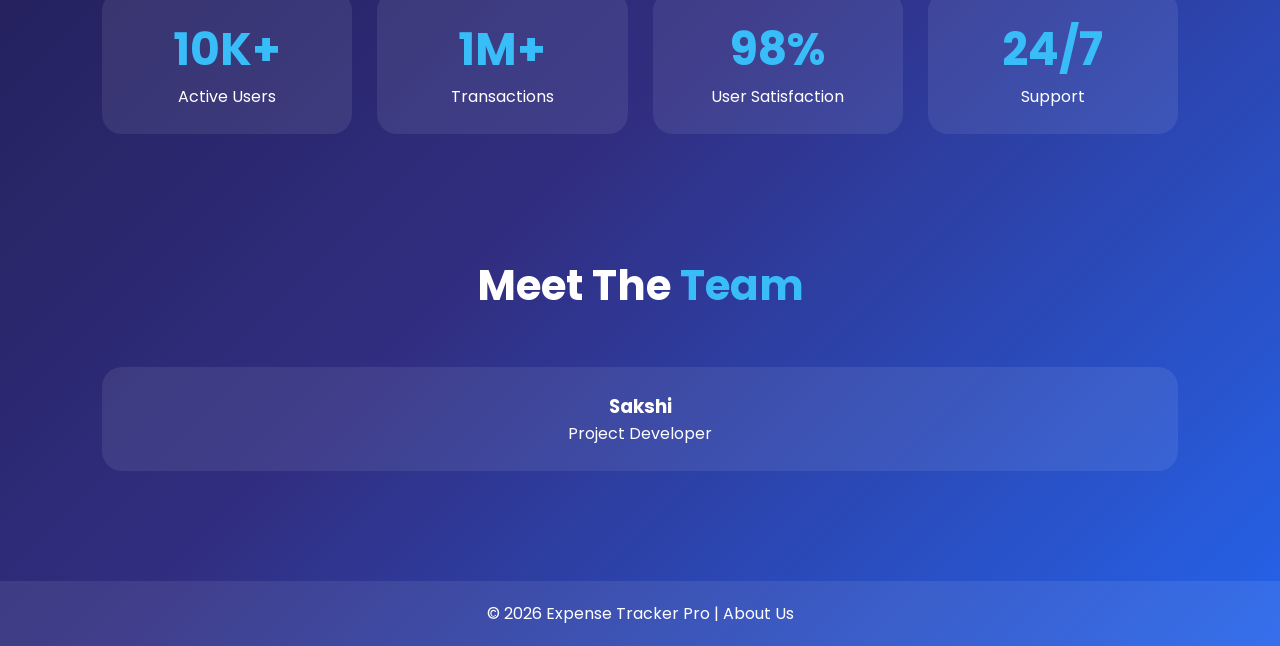
==== commit 6f745f31: "upd" ====
--- a/about.html
+++ b/about.html
@@ -1,4 +1,4 @@
-```html
+
 <!DOCTYPE html>
 <html lang="en">
 <head>
@@ -424,5 +424,4 @@
 
 </body>
 </html>
-```
-
+
